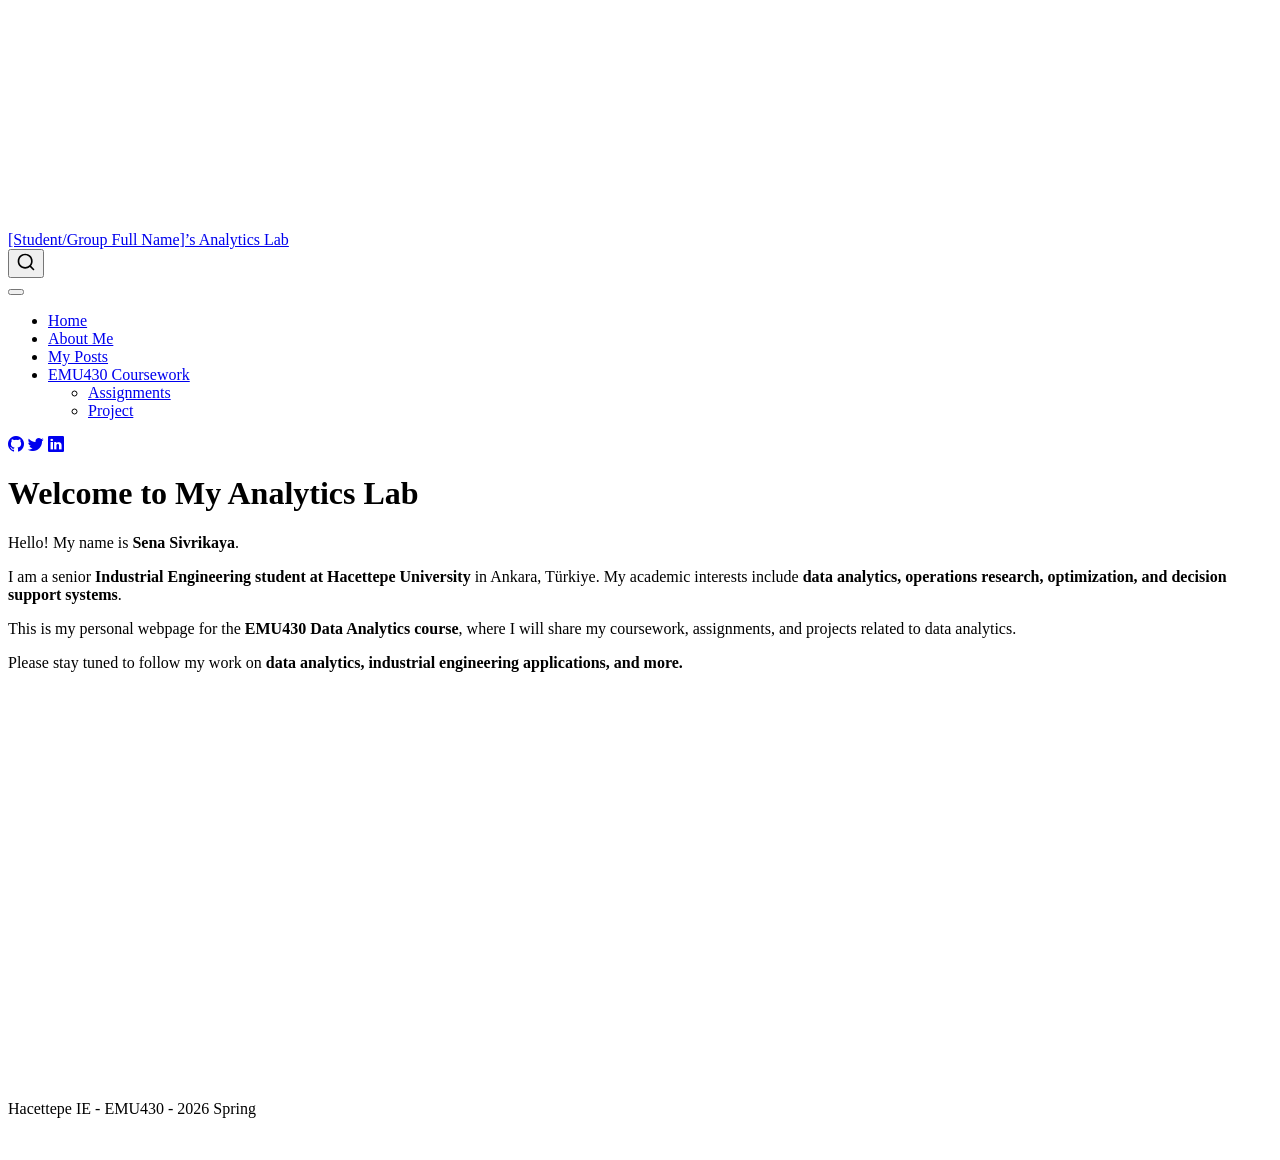
==== docs/index.html @ 8e295be2 "Complete assignment 1" ====
<!DOCTYPE html>
<html xmlns="http://www.w3.org/1999/xhtml" lang="en" xml:lang="en"><head>

<meta charset="utf-8">
<meta name="generator" content="quarto-1.9.30">

<meta name="viewport" content="width=device-width, initial-scale=1.0, user-scalable=yes">


<title>Welcome to My Analytics Lab – [Student/Group Full Name]’s Analytics Lab</title>
<style>
/* Default styles provided by pandoc.
** See https://pandoc.org/MANUAL.html#variables-for-html for config info.
*/
code{white-space: pre-wrap;}
span.smallcaps{font-variant: small-caps;}
div.columns{display: flex; gap: min(4vw, 1.5em);}
div.column{flex: auto; overflow-x: auto;}
div.hanging-indent{margin-left: 1.5em; text-indent: -1.5em;}
ul.task-list{list-style: none;}
ul.task-list li input[type="checkbox"] {
  width: 0.8em;
  margin: 0 0.8em 0.2em -1em; /* quarto-specific, see https://github.com/quarto-dev/quarto-cli/issues/4556 */ 
  vertical-align: middle;
}
</style>


<script src="site_libs/quarto-nav/quarto-nav.js"></script>
<script src="site_libs/quarto-nav/headroom.min.js"></script>
<script src="site_libs/clipboard/clipboard.min.js"></script>
<script src="site_libs/quarto-search/autocomplete.umd.js"></script>
<script src="site_libs/quarto-search/fuse.min.js"></script>
<script src="site_libs/quarto-search/quarto-search.js"></script>
<meta name="quarto:offset" content="./">
<script src="site_libs/quarto-html/quarto.js" type="module"></script>
<script src="site_libs/quarto-html/tabsets/tabsets.js" type="module"></script>
<script src="site_libs/quarto-html/popper.min.js"></script>
<script src="site_libs/quarto-html/tippy.umd.min.js"></script>
<script src="site_libs/quarto-html/anchor.min.js"></script>
<link href="site_libs/quarto-html/tippy.css" rel="stylesheet">
<link href="site_libs/quarto-html/quarto-syntax-highlighting-b6a8276bf55561bdbc268162d41bd1f7.css" rel="stylesheet" class="quarto-color-scheme" id="quarto-text-highlighting-styles">
<link href="site_libs/quarto-html/quarto-syntax-highlighting-dark-a8da12e74b29c2e7b17644f84b91567b.css" rel="stylesheet" class="quarto-color-scheme quarto-color-alternate" id="quarto-text-highlighting-styles">
<link href="site_libs/quarto-html/quarto-syntax-highlighting-b6a8276bf55561bdbc268162d41bd1f7.css" rel="stylesheet" class="quarto-color-scheme-extra" id="quarto-text-highlighting-styles">
<script src="site_libs/bootstrap/bootstrap.min.js"></script>
<link href="site_libs/bootstrap/bootstrap-icons.css" rel="stylesheet">
<link href="site_libs/bootstrap/bootstrap-395c188b881b0a90ebad1752b08cd63b.min.css" rel="stylesheet" append-hash="true" class="quarto-color-scheme" id="quarto-bootstrap" data-mode="light">
<link href="site_libs/bootstrap/bootstrap-dark-3bea599cb692cbf2e1308bd1668d69fb.min.css" rel="stylesheet" append-hash="true" class="quarto-color-scheme quarto-color-alternate" id="quarto-bootstrap" data-mode="dark">
<link href="site_libs/bootstrap/bootstrap-395c188b881b0a90ebad1752b08cd63b.min.css" rel="stylesheet" append-hash="true" class="quarto-color-scheme-extra" id="quarto-bootstrap" data-mode="light">
<script id="quarto-search-options" type="application/json">{
  "location": "navbar",
  "copy-button": false,
  "collapse-after": 3,
  "panel-placement": "end",
  "type": "overlay",
  "limit": 50,
  "keyboard-shortcut": [
    "f",
    "/",
    "s"
  ],
  "show-item-context": false,
  "language": {
    "search-no-results-text": "No results",
    "search-matching-documents-text": "matching documents",
    "search-copy-link-title": "Copy link to search",
    "search-hide-matches-text": "Hide additional matches",
    "search-more-match-text": "more match in this document",
    "search-more-matches-text": "more matches in this document",
    "search-clear-button-title": "Clear",
    "search-text-placeholder": "",
    "search-detached-cancel-button-title": "Cancel",
    "search-submit-button-title": "Submit",
    "search-label": "Search"
  }
}</script>


<link rel="stylesheet" href="styles.css">
</head>

<body class="docked nav-fixed quarto-light"><script id="quarto-html-before-body" type="application/javascript">
    const toggleBodyColorMode = (bsSheetEl) => {
      const mode = bsSheetEl.getAttribute("data-mode");
      const bodyEl = window.document.querySelector("body");
      if (mode === "dark") {
        bodyEl.classList.add("quarto-dark");
        bodyEl.classList.remove("quarto-light");
      } else {
        bodyEl.classList.add("quarto-light");
        bodyEl.classList.remove("quarto-dark");
      }
    }
    const toggleBodyColorPrimary = () => {
      const bsSheetEl = window.document.querySelector("link#quarto-bootstrap:not([rel=disabled-stylesheet])");
      if (bsSheetEl) {
        toggleBodyColorMode(bsSheetEl);
      }
    }
    const setColorSchemeToggle = (alternate) => {
      const toggles = window.document.querySelectorAll('.quarto-color-scheme-toggle');
      for (let i=0; i < toggles.length; i++) {
        const toggle = toggles[i];
        if (toggle) {
          if (alternate) {
            toggle.classList.add("alternate");
          } else {
            toggle.classList.remove("alternate");
          }
        }
      }
    };
    const toggleColorMode = (alternate) => {
      // Switch the stylesheets
      const primaryStylesheets = window.document.querySelectorAll('link.quarto-color-scheme:not(.quarto-color-alternate)');
      const alternateStylesheets = window.document.querySelectorAll('link.quarto-color-scheme.quarto-color-alternate');
      manageTransitions('#quarto-margin-sidebar .nav-link', false);
      if (alternate) {
        // note: dark is layered on light, we don't disable primary!
        enableStylesheet(alternateStylesheets);
        for (const sheetNode of alternateStylesheets) {
          if (sheetNode.id === "quarto-bootstrap") {
            toggleBodyColorMode(sheetNode);
          }
        }
      } else {
        disableStylesheet(alternateStylesheets);
        enableStylesheet(primaryStylesheets)
        toggleBodyColorPrimary();
      }
      manageTransitions('#quarto-margin-sidebar .nav-link', true);
      // Switch the toggles
      setColorSchemeToggle(alternate)
      // Hack to workaround the fact that safari doesn't
      // properly recolor the scrollbar when toggling (#1455)
      if (navigator.userAgent.indexOf('Safari') > 0 && navigator.userAgent.indexOf('Chrome') == -1) {
        manageTransitions("body", false);
        window.scrollTo(0, 1);
        setTimeout(() => {
          window.scrollTo(0, 0);
          manageTransitions("body", true);
        }, 40);
      }
    }
    const disableStylesheet = (stylesheets) => {
      for (let i=0; i < stylesheets.length; i++) {
        const stylesheet = stylesheets[i];
        stylesheet.rel = 'disabled-stylesheet';
      }
    }
    const enableStylesheet = (stylesheets) => {
      for (let i=0; i < stylesheets.length; i++) {
        const stylesheet = stylesheets[i];
        if(stylesheet.rel !== 'stylesheet') { // for Chrome, which will still FOUC without this check
          stylesheet.rel = 'stylesheet';
        }
      }
    }
    const manageTransitions = (selector, allowTransitions) => {
      const els = window.document.querySelectorAll(selector);
      for (let i=0; i < els.length; i++) {
        const el = els[i];
        if (allowTransitions) {
          el.classList.remove('notransition');
        } else {
          el.classList.add('notransition');
        }
      }
    }
    const isFileUrl = () => {
      return window.location.protocol === 'file:';
    }
    const hasAlternateSentinel = () => {
      let styleSentinel = getColorSchemeSentinel();
      if (styleSentinel !== null) {
        return styleSentinel === "alternate";
      } else {
        return false;
      }
    }
    const setStyleSentinel = (alternate) => {
      const value = alternate ? "alternate" : "default";
      if (!isFileUrl()) {
        window.localStorage.setItem("quarto-color-scheme", value);
      } else {
        localAlternateSentinel = value;
      }
    }
    const getColorSchemeSentinel = () => {
      if (!isFileUrl()) {
        const storageValue = window.localStorage.getItem("quarto-color-scheme");
        return storageValue != null ? storageValue : localAlternateSentinel;
      } else {
        return localAlternateSentinel;
      }
    }
    const toggleGiscusIfUsed = (isAlternate, darkModeDefault) => {
      const baseTheme = document.querySelector('#giscus-base-theme')?.value ?? 'light';
      const alternateTheme = document.querySelector('#giscus-alt-theme')?.value ?? 'dark';
      let newTheme = '';
      if(authorPrefersDark) {
        newTheme = isAlternate ? baseTheme : alternateTheme;
      } else {
        newTheme = isAlternate ? alternateTheme : baseTheme;
      }
      const changeGiscusTheme = () => {
        // From: https://github.com/giscus/giscus/issues/336
        const sendMessage = (message) => {
          const iframe = document.querySelector('iframe.giscus-frame');
          if (!iframe) return;
          iframe.contentWindow.postMessage({ giscus: message }, 'https://giscus.app');
        }
        sendMessage({
          setConfig: {
            theme: newTheme
          }
        });
      }
      const isGiscussLoaded = window.document.querySelector('iframe.giscus-frame') !== null;
      if (isGiscussLoaded) {
        changeGiscusTheme();
      }
    };
    const authorPrefersDark = false;
    const darkModeDefault = authorPrefersDark;
      document.querySelector('link#quarto-text-highlighting-styles.quarto-color-scheme-extra').rel = 'disabled-stylesheet';
      document.querySelector('link#quarto-bootstrap.quarto-color-scheme-extra').rel = 'disabled-stylesheet';
    let localAlternateSentinel = darkModeDefault ? 'alternate' : 'default';
    // Dark / light mode switch
    window.quartoToggleColorScheme = () => {
      // Read the current dark / light value
      let toAlternate = !hasAlternateSentinel();
      toggleColorMode(toAlternate);
      setStyleSentinel(toAlternate);
      toggleGiscusIfUsed(toAlternate, darkModeDefault);
      window.dispatchEvent(new Event('resize'));
    };
    // Switch to dark mode if need be
    if (hasAlternateSentinel()) {
      toggleColorMode(true);
    } else {
      toggleColorMode(false);
    }
  </script>

<div id="quarto-search-results"></div>
  <header id="quarto-header" class="headroom fixed-top">
    <nav class="navbar navbar-expand-lg " data-bs-theme="dark">
      <div class="navbar-container container-fluid">
      <div class="navbar-brand-container mx-auto">
    <a class="navbar-brand" href="./index.html">
    <span class="navbar-title">[Student/Group Full Name]’s Analytics Lab</span>
    </a>
  </div>
            <div id="quarto-search" class="" title="Search"></div>
          <button class="navbar-toggler" type="button" data-bs-toggle="collapse" data-bs-target="#navbarCollapse" aria-controls="navbarCollapse" role="menu" aria-expanded="false" aria-label="Toggle navigation" onclick="if (window.quartoToggleHeadroom) { window.quartoToggleHeadroom(); }">
  <span class="navbar-toggler-icon"></span>
</button>
          <div class="collapse navbar-collapse" id="navbarCollapse">
            <ul class="navbar-nav navbar-nav-scroll me-auto">
  <li class="nav-item">
    <a class="nav-link active" href="./index.html" aria-current="page"> 
<span class="menu-text">Home</span></a>
  </li>  
  <li class="nav-item">
    <a class="nav-link" href="./about.html"> 
<span class="menu-text">About Me</span></a>
  </li>  
  <li class="nav-item">
    <a class="nav-link" href="./posts.html"> 
<span class="menu-text">My Posts</span></a>
  </li>  
  <li class="nav-item dropdown ">
    <a class="nav-link dropdown-toggle" href="#" id="nav-menu-emu430-coursework" role="link" data-bs-toggle="dropdown" aria-expanded="false">
 <span class="menu-text">EMU430 Coursework</span>
    </a>
    <ul class="dropdown-menu" aria-labelledby="nav-menu-emu430-coursework">    
        <li>
    <a class="dropdown-item" href="./assignments.html">
 <span class="dropdown-text">Assignments</span></a>
  </li>  
        <li>
    <a class="dropdown-item" href="./project.html">
 <span class="dropdown-text">Project</span></a>
  </li>  
    </ul>
  </li>
</ul>
          </div> <!-- /navcollapse -->
            <div class="quarto-navbar-tools tools-wide">
    <a href="https://twitter.com" title="" class="quarto-navigation-tool px-1" aria-label=""><i class="bi bi-github"></i></a>
    <a href="https://twitter.com" title="" class="quarto-navigation-tool px-1" aria-label=""><i class="bi bi-twitter"></i></a>
    <a href="https://linkedin.com" title="" class="quarto-navigation-tool px-1" aria-label=""><i class="bi bi-linkedin"></i></a>
  <a href="" class="quarto-color-scheme-toggle quarto-navigation-tool  px-1" onclick="window.quartoToggleColorScheme(); return false;" title="Toggle dark mode"><i class="bi"></i></a>
</div>
      </div> <!-- /container-fluid -->
    </nav>
</header>
<!-- content -->
<div id="quarto-content" class="quarto-container page-columns page-rows-contents page-layout-article page-navbar">
<!-- sidebar -->
  <nav id="quarto-sidebar" class="sidebar collapse collapse-horizontal quarto-sidebar-collapse-item sidebar-navigation docked overflow-auto">
    
</nav>
<div id="quarto-sidebar-glass" class="quarto-sidebar-collapse-item" data-bs-toggle="collapse" data-bs-target=".quarto-sidebar-collapse-item"></div>
<!-- margin-sidebar -->
    <div id="quarto-margin-sidebar" class="sidebar margin-sidebar zindex-bottom">
    </div>
<!-- main -->
<main class="content" id="quarto-document-content">


<header id="title-block-header" class="quarto-title-block default">
<div class="quarto-title">
<h1 class="title">Welcome to My Analytics Lab</h1>
</div>



<div class="quarto-title-meta">

    
  
    
  </div>
  


</header>


<p>Hello! My name is <strong>Sena Sivrikaya</strong>.</p>
<p>I am a senior <strong>Industrial Engineering student at Hacettepe University</strong> in Ankara, Türkiye. My academic interests include <strong>data analytics, operations research, optimization, and decision support systems</strong>.</p>
<p>This is my personal webpage for the <strong>EMU430 Data Analytics course</strong>, where I will share my coursework, assignments, and projects related to data analytics.</p>
<p>Please stay tuned to follow my work on <strong>data analytics, industrial engineering applications, and more.</strong></p>



<a onclick="window.scrollTo(0, 0); return false;" role="button" id="quarto-back-to-top"><i class="bi bi-arrow-up"></i> Back to top</a></main> <!-- /main -->
<script id="quarto-html-after-body" type="application/javascript">
  window.document.addEventListener("DOMContentLoaded", function (event) {
    // Ensure there is a toggle, if there isn't float one in the top right
    if (window.document.querySelector('.quarto-color-scheme-toggle') === null) {
      const a = window.document.createElement('a');
      a.classList.add('top-right');
      a.classList.add('quarto-color-scheme-toggle');
      a.href = "";
      a.onclick = function() { try { window.quartoToggleColorScheme(); } catch {} return false; };
      const i = window.document.createElement("i");
      i.classList.add('bi');
      a.appendChild(i);
      window.document.body.appendChild(a);
    }
    setColorSchemeToggle(hasAlternateSentinel())
    const icon = "";
    const anchorJS = new window.AnchorJS();
    anchorJS.options = {
      placement: 'right',
      icon: icon
    };
    anchorJS.add('.anchored');
    const isCodeAnnotation = (el) => {
      for (const clz of el.classList) {
        if (clz.startsWith('code-annotation-')) {                     
          return true;
        }
      }
      return false;
    }
    const onCopySuccess = function(e) {
      // button target
      const button = e.trigger;
      // don't keep focus
      button.blur();
      // flash "checked"
      button.classList.add('code-copy-button-checked');
      var currentTitle = button.getAttribute("title");
      button.setAttribute("title", "Copied!");
      let tooltip;
      if (window.bootstrap) {
        button.setAttribute("data-bs-toggle", "tooltip");
        button.setAttribute("data-bs-placement", "left");
        button.setAttribute("data-bs-title", "Copied!");
        tooltip = new bootstrap.Tooltip(button, 
          { trigger: "manual", 
            customClass: "code-copy-button-tooltip",
            offset: [0, -8]});
        tooltip.show();    
      }
      setTimeout(function() {
        if (tooltip) {
          tooltip.hide();
          button.removeAttribute("data-bs-title");
          button.removeAttribute("data-bs-toggle");
          button.removeAttribute("data-bs-placement");
        }
        button.setAttribute("title", currentTitle);
        button.classList.remove('code-copy-button-checked');
      }, 1000);
      // clear code selection
      e.clearSelection();
    }
    const getTextToCopy = function(trigger) {
      const outerScaffold = trigger.parentElement.cloneNode(true);
      const codeEl = outerScaffold.querySelector('code');
      for (const childEl of codeEl.children) {
        if (isCodeAnnotation(childEl)) {
          childEl.remove();
        }
      }
      return codeEl.innerText;
    }
    const clipboard = new window.ClipboardJS('.code-copy-button:not([data-in-quarto-modal])', {
      text: getTextToCopy
    });
    clipboard.on('success', onCopySuccess);
    if (window.document.getElementById('quarto-embedded-source-code-modal')) {
      const clipboardModal = new window.ClipboardJS('.code-copy-button[data-in-quarto-modal]', {
        text: getTextToCopy,
        container: window.document.getElementById('quarto-embedded-source-code-modal')
      });
      clipboardModal.on('success', onCopySuccess);
    }
      var localhostRegex = new RegExp(/^(?:http|https):\/\/localhost\:?[0-9]*\//);
      var mailtoRegex = new RegExp(/^mailto:/);
        var filterRegex = new RegExp('/' + window.location.host + '/');
      var isInternal = (href) => {
          return filterRegex.test(href) || localhostRegex.test(href) || mailtoRegex.test(href);
      }
      // Inspect non-navigation links and adorn them if external
     var links = window.document.querySelectorAll('a[href]:not(.nav-link):not(.navbar-brand):not(.toc-action):not(.sidebar-link):not(.sidebar-item-toggle):not(.pagination-link):not(.no-external):not([aria-hidden]):not(.dropdown-item):not(.quarto-navigation-tool):not(.about-link)');
      for (var i=0; i<links.length; i++) {
        const link = links[i];
        if (!isInternal(link.href)) {
          // undo the damage that might have been done by quarto-nav.js in the case of
          // links that we want to consider external
          if (link.dataset.originalHref !== undefined) {
            link.href = link.dataset.originalHref;
          }
        }
      }
    function tippyHover(el, contentFn, onTriggerFn, onUntriggerFn) {
      const config = {
        allowHTML: true,
        maxWidth: 500,
        delay: 100,
        arrow: false,
        appendTo: function(el) {
            return el.parentElement;
        },
        interactive: true,
        interactiveBorder: 10,
        theme: 'quarto',
        placement: 'bottom-start',
      };
      if (contentFn) {
        config.content = contentFn;
      }
      if (onTriggerFn) {
        config.onTrigger = onTriggerFn;
      }
      if (onUntriggerFn) {
        config.onUntrigger = onUntriggerFn;
      }
      window.tippy(el, config); 
    }
    const noterefs = window.document.querySelectorAll('a[role="doc-noteref"]');
    for (var i=0; i<noterefs.length; i++) {
      const ref = noterefs[i];
      tippyHover(ref, function() {
        // use id or data attribute instead here
        let href = ref.getAttribute('data-footnote-href') || ref.getAttribute('href');
        try { href = new URL(href).hash; } catch {}
        const id = href.replace(/^#\/?/, "");
        const note = window.document.getElementById(id);
        if (note) {
          return note.innerHTML;
        } else {
          return "";
        }
      });
    }
    const xrefs = window.document.querySelectorAll('a.quarto-xref');
    const processXRef = (id, note) => {
      // Strip column container classes
      const stripColumnClz = (el) => {
        el.classList.remove("page-full", "page-columns");
        if (el.children) {
          for (const child of el.children) {
            stripColumnClz(child);
          }
        }
      }
      stripColumnClz(note)
      if (id === null || id.startsWith('sec-')) {
        // Special case sections, only their first couple elements
        const container = document.createElement("div");
        if (note.children && note.children.length > 2) {
          container.appendChild(note.children[0].cloneNode(true));
          for (let i = 1; i < note.children.length; i++) {
            const child = note.children[i];
            if (child.tagName === "P" && child.innerText === "") {
              continue;
            } else {
              container.appendChild(child.cloneNode(true));
              break;
            }
          }
          if (window.Quarto?.typesetMath) {
            window.Quarto.typesetMath(container);
          }
          return container.innerHTML
        } else {
          if (window.Quarto?.typesetMath) {
            window.Quarto.typesetMath(note);
          }
          return note.innerHTML;
        }
      } else {
        // Remove any anchor links if they are present
        const anchorLink = note.querySelector('a.anchorjs-link');
        if (anchorLink) {
          anchorLink.remove();
        }
        if (window.Quarto?.typesetMath) {
          window.Quarto.typesetMath(note);
        }
        if (note.classList.contains("callout")) {
          return note.outerHTML;
        } else {
          return note.innerHTML;
        }
      }
    }
    for (var i=0; i<xrefs.length; i++) {
      const xref = xrefs[i];
      tippyHover(xref, undefined, function(instance) {
        instance.disable();
        let url = xref.getAttribute('href');
        let hash = undefined; 
        if (url.startsWith('#')) {
          hash = url;
        } else {
          try { hash = new URL(url).hash; } catch {}
        }
        if (hash) {
          const id = hash.replace(/^#\/?/, "");
          const note = window.document.getElementById(id);
          if (note !== null) {
            try {
              const html = processXRef(id, note.cloneNode(true));
              instance.setContent(html);
            } finally {
              instance.enable();
              instance.show();
            }
          } else {
            // See if we can fetch this
            fetch(url.split('#')[0])
            .then(res => res.text())
            .then(html => {
              const parser = new DOMParser();
              const htmlDoc = parser.parseFromString(html, "text/html");
              const note = htmlDoc.getElementById(id);
              if (note !== null) {
                const html = processXRef(id, note);
                instance.setContent(html);
              } 
            }).finally(() => {
              instance.enable();
              instance.show();
            });
          }
        } else {
          // See if we can fetch a full url (with no hash to target)
          // This is a special case and we should probably do some content thinning / targeting
          fetch(url)
          .then(res => res.text())
          .then(html => {
            const parser = new DOMParser();
            const htmlDoc = parser.parseFromString(html, "text/html");
            const note = htmlDoc.querySelector('main.content');
            if (note !== null) {
              // This should only happen for chapter cross references
              // (since there is no id in the URL)
              // remove the first header
              if (note.children.length > 0 && note.children[0].tagName === "HEADER") {
                note.children[0].remove();
              }
              const html = processXRef(null, note);
              instance.setContent(html);
            } 
          }).finally(() => {
            instance.enable();
            instance.show();
          });
        }
      }, function(instance) {
      });
    }
        let selectedAnnoteEl;
        const selectorForAnnotation = ( cell, annotation) => {
          let cellAttr = 'data-code-cell="' + cell + '"';
          let lineAttr = 'data-code-annotation="' +  annotation + '"';
          const selector = 'span[' + cellAttr + '][' + lineAttr + ']';
          return selector;
        }
        const selectCodeLines = (annoteEl) => {
          const doc = window.document;
          const targetCell = annoteEl.getAttribute("data-target-cell");
          const targetAnnotation = annoteEl.getAttribute("data-target-annotation");
          const annoteSpan = window.document.querySelector(selectorForAnnotation(targetCell, targetAnnotation));
          const lines = annoteSpan.getAttribute("data-code-lines").split(",");
          const lineIds = lines.map((line) => {
            return targetCell + "-" + line;
          })
          let top = null;
          let height = null;
          let parent = null;
          if (lineIds.length > 0) {
              //compute the position of the single el (top and bottom and make a div)
              const el = window.document.getElementById(lineIds[0]);
              top = el.offsetTop;
              height = el.offsetHeight;
              parent = el.parentElement.parentElement;
            if (lineIds.length > 1) {
              const lastEl = window.document.getElementById(lineIds[lineIds.length - 1]);
              const bottom = lastEl.offsetTop + lastEl.offsetHeight;
              height = bottom - top;
            }
            if (top !== null && height !== null && parent !== null) {
              // cook up a div (if necessary) and position it 
              let div = window.document.getElementById("code-annotation-line-highlight");
              if (div === null) {
                div = window.document.createElement("div");
                div.setAttribute("id", "code-annotation-line-highlight");
                div.style.position = 'absolute';
                parent.appendChild(div);
              }
              div.style.top = top - 2 + "px";
              div.style.height = height + 4 + "px";
              div.style.left = 0;
              let gutterDiv = window.document.getElementById("code-annotation-line-highlight-gutter");
              if (gutterDiv === null) {
                gutterDiv = window.document.createElement("div");
                gutterDiv.setAttribute("id", "code-annotation-line-highlight-gutter");
                gutterDiv.style.position = 'absolute';
                const codeCell = window.document.getElementById(targetCell);
                const gutter = codeCell.querySelector('.code-annotation-gutter');
                gutter.appendChild(gutterDiv);
              }
              gutterDiv.style.top = top - 2 + "px";
              gutterDiv.style.height = height + 4 + "px";
            }
            selectedAnnoteEl = annoteEl;
          }
        };
        const unselectCodeLines = () => {
          const elementsIds = ["code-annotation-line-highlight", "code-annotation-line-highlight-gutter"];
          elementsIds.forEach((elId) => {
            const div = window.document.getElementById(elId);
            if (div) {
              div.remove();
            }
          });
          selectedAnnoteEl = undefined;
        };
          // Handle positioning of the toggle
      window.addEventListener(
        "resize",
        throttle(() => {
          elRect = undefined;
          if (selectedAnnoteEl) {
            selectCodeLines(selectedAnnoteEl);
          }
        }, 10)
      );
      function throttle(fn, ms) {
      let throttle = false;
      let timer;
        return (...args) => {
          if(!throttle) { // first call gets through
              fn.apply(this, args);
              throttle = true;
          } else { // all the others get throttled
              if(timer) clearTimeout(timer); // cancel #2
              timer = setTimeout(() => {
                fn.apply(this, args);
                timer = throttle = false;
              }, ms);
          }
        };
      }
        // Attach click handler to the DT
        const annoteDls = window.document.querySelectorAll('dt[data-target-cell]');
        for (const annoteDlNode of annoteDls) {
          annoteDlNode.addEventListener('click', (event) => {
            const clickedEl = event.target;
            if (clickedEl !== selectedAnnoteEl) {
              unselectCodeLines();
              const activeEl = window.document.querySelector('dt[data-target-cell].code-annotation-active');
              if (activeEl) {
                activeEl.classList.remove('code-annotation-active');
              }
              selectCodeLines(clickedEl);
              clickedEl.classList.add('code-annotation-active');
            } else {
              // Unselect the line
              unselectCodeLines();
              clickedEl.classList.remove('code-annotation-active');
            }
          });
        }
    const findCites = (el) => {
      const parentEl = el.parentElement;
      if (parentEl) {
        const cites = parentEl.dataset.cites;
        if (cites) {
          return {
            el,
            cites: cites.split(' ')
          };
        } else {
          return findCites(el.parentElement)
        }
      } else {
        return undefined;
      }
    };
    var bibliorefs = window.document.querySelectorAll('a[role="doc-biblioref"]');
    for (var i=0; i<bibliorefs.length; i++) {
      const ref = bibliorefs[i];
      const citeInfo = findCites(ref);
      if (citeInfo) {
        tippyHover(citeInfo.el, function() {
          var popup = window.document.createElement('div');
          citeInfo.cites.forEach(function(cite) {
            var citeDiv = window.document.createElement('div');
            citeDiv.classList.add('hanging-indent');
            citeDiv.classList.add('csl-entry');
            var biblioDiv = window.document.getElementById('ref-' + cite);
            if (biblioDiv) {
              citeDiv.innerHTML = biblioDiv.innerHTML;
            }
            popup.appendChild(citeDiv);
          });
          return popup.innerHTML;
        });
      }
    }
  });
  </script>
</div> <!-- /content -->
<footer class="footer">
  <div class="nav-footer">
    <div class="nav-footer-left">
      &nbsp;
    </div>   
    <div class="nav-footer-center">
<p>Hacettepe IE - EMU430 - 2026 Spring</p>
</div>
    <div class="nav-footer-right">
      &nbsp;
    </div>
  </div>
</footer>




</body></html>
---- docs/site_libs/quarto-html/quarto-syntax-highlighting-b6a8276bf55561bdbc268162d41bd1f7.css ----
/* quarto syntax highlight colors */
:root {
  --quarto-hl-ot-color: #003B4F;
  --quarto-hl-at-color: #657422;
  --quarto-hl-ss-color: #20794D;
  --quarto-hl-an-color: #5E5E5E;
  --quarto-hl-fu-color: #4758AB;
  --quarto-hl-st-color: #20794D;
  --quarto-hl-cf-color: #003B4F;
  --quarto-hl-op-color: #5E5E5E;
  --quarto-hl-er-color: #AD0000;
  --quarto-hl-bn-color: #AD0000;
  --quarto-hl-al-color: #AD0000;
  --quarto-hl-va-color: #111111;
  --quarto-hl-bu-color: inherit;
  --quarto-hl-ex-color: inherit;
  --quarto-hl-pp-color: #AD0000;
  --quarto-hl-in-color: #5E5E5E;
  --quarto-hl-vs-color: #20794D;
  --quarto-hl-wa-color: #5E5E5E;
  --quarto-hl-do-color: #5E5E5E;
  --quarto-hl-im-color: #00769E;
  --quarto-hl-ch-color: #20794D;
  --quarto-hl-dt-color: #AD0000;
  --quarto-hl-fl-color: #AD0000;
  --quarto-hl-co-color: #5E5E5E;
  --quarto-hl-cv-color: #5E5E5E;
  --quarto-hl-cn-color: #8f5902;
  --quarto-hl-sc-color: #5E5E5E;
  --quarto-hl-dv-color: #AD0000;
  --quarto-hl-kw-color: #003B4F;
}

/* other quarto variables */
:root {
  --quarto-font-monospace: SFMono-Regular, Menlo, Monaco, Consolas, "Liberation Mono", "Courier New", monospace;
}

/* syntax highlight based on Pandoc's rules */
pre > code.sourceCode > span {
  color: #003B4F;
}

code.sourceCode > span {
  color: #003B4F;
}

div.sourceCode,
div.sourceCode pre.sourceCode {
  color: #003B4F;
}

/* Normal */
code span {
  color: #003B4F;
}

/* Alert */
code span.al {
  color: #AD0000;
  font-style: inherit;
}

/* Annotation */
code span.an {
  color: #5E5E5E;
  font-style: inherit;
}

/* Attribute */
code span.at {
  color: #657422;
  font-style: inherit;
}

/* BaseN */
code span.bn {
  color: #AD0000;
  font-style: inherit;
}

/* BuiltIn */
code span.bu {
  font-style: inherit;
}

/* ControlFlow */
code span.cf {
  color: #003B4F;
  font-weight: bold;
  font-style: inherit;
}

/* Char */
code span.ch {
  color: #20794D;
  font-style: inherit;
}

/* Constant */
code span.cn {
  color: #8f5902;
  font-style: inherit;
}

/* Comment */
code span.co {
  color: #5E5E5E;
  font-style: inherit;
}

/* CommentVar */
code span.cv {
  color: #5E5E5E;
  font-style: italic;
}

/* Documentation */
code span.do {
  color: #5E5E5E;
  font-style: italic;
}

/* DataType */
code span.dt {
  color: #AD0000;
  font-style: inherit;
}

/* DecVal */
code span.dv {
  color: #AD0000;
  font-style: inherit;
}

/* Error */
code span.er {
  color: #AD0000;
  font-style: inherit;
}

/* Extension */
code span.ex {
  font-style: inherit;
}

/* Float */
code span.fl {
  color: #AD0000;
  font-style: inherit;
}

/* Function */
code span.fu {
  color: #4758AB;
  font-style: inherit;
}

/* Import */
code span.im {
  color: #00769E;
  font-style: inherit;
}

/* Information */
code span.in {
  color: #5E5E5E;
  font-style: inherit;
}

/* Keyword */
code span.kw {
  color: #003B4F;
  font-weight: bold;
  font-style: inherit;
}

/* Operator */
code span.op {
  color: #5E5E5E;
  font-style: inherit;
}

/* Other */
code span.ot {
  color: #003B4F;
  font-style: inherit;
}

/* Preprocessor */
code span.pp {
  color: #AD0000;
  font-style: inherit;
}

/* SpecialChar */
code span.sc {
  color: #5E5E5E;
  font-style: inherit;
}

/* SpecialString */
code span.ss {
  color: #20794D;
  font-style: inherit;
}

/* String */
code span.st {
  color: #20794D;
  font-style: inherit;
}

/* Variable */
code span.va {
  color: #111111;
  font-style: inherit;
}

/* VerbatimString */
code span.vs {
  color: #20794D;
  font-style: inherit;
}

/* Warning */
code span.wa {
  color: #5E5E5E;
  font-style: italic;
}

.prevent-inlining {
  content: "</";
}

/*# sourceMappingURL=5eae6a9ed249137e627790aed33a8396.css.map */
---- docs/site_libs/quarto-html/quarto-syntax-highlighting-dark-a8da12e74b29c2e7b17644f84b91567b.css ----
/* quarto syntax highlight colors */
:root {
  --quarto-hl-al-color: #f07178;
  --quarto-hl-an-color: #d4d0ab;
  --quarto-hl-at-color: #00e0e0;
  --quarto-hl-bn-color: #d4d0ab;
  --quarto-hl-bu-color: #abe338;
  --quarto-hl-ch-color: #abe338;
  --quarto-hl-co-color: #f8f8f2;
  --quarto-hl-cv-color: #ffd700;
  --quarto-hl-cn-color: #ffd700;
  --quarto-hl-cf-color: #ffa07a;
  --quarto-hl-dt-color: #ffa07a;
  --quarto-hl-dv-color: #d4d0ab;
  --quarto-hl-do-color: #f8f8f2;
  --quarto-hl-er-color: #f07178;
  --quarto-hl-ex-color: #00e0e0;
  --quarto-hl-fl-color: #d4d0ab;
  --quarto-hl-fu-color: #ffa07a;
  --quarto-hl-im-color: #abe338;
  --quarto-hl-in-color: #d4d0ab;
  --quarto-hl-kw-color: #ffa07a;
  --quarto-hl-op-color: #ffa07a;
  --quarto-hl-ot-color: #00e0e0;
  --quarto-hl-pp-color: #dcc6e0;
  --quarto-hl-re-color: #00e0e0;
  --quarto-hl-sc-color: #abe338;
  --quarto-hl-ss-color: #abe338;
  --quarto-hl-st-color: #abe338;
  --quarto-hl-va-color: #00e0e0;
  --quarto-hl-vs-color: #abe338;
  --quarto-hl-wa-color: #dcc6e0;
}

/* other quarto variables */
:root {
  --quarto-font-monospace: SFMono-Regular, Menlo, Monaco, Consolas, "Liberation Mono", "Courier New", monospace;
}

/* syntax highlight based on Pandoc's rules */
pre > code.sourceCode > span {
  color: #f8f8f2;
}

code.sourceCode > span {
  color: #f8f8f2;
}

div.sourceCode,
div.sourceCode pre.sourceCode {
  color: #f8f8f2;
}

/* Normal */
code span {
  color: #f8f8f2;
}

/* Alert */
code span.al {
  color: #f07178;
}

/* Annotation */
code span.an {
  color: #d4d0ab;
}

/* Attribute */
code span.at {
  color: #00e0e0;
}

/* BaseN */
code span.bn {
  color: #d4d0ab;
}

/* BuiltIn */
code span.bu {
  color: #abe338;
}

/* ControlFlow */
code span.cf {
  font-weight: bold;
  color: #ffa07a;
}

/* Char */
code span.ch {
  color: #abe338;
}

/* Constant */
code span.cn {
  color: #ffd700;
}

/* Comment */
code span.co {
  font-style: italic;
  color: #f8f8f2;
}

/* CommentVar */
code span.cv {
  color: #ffd700;
}

/* Documentation */
code span.do {
  color: #f8f8f2;
}

/* DataType */
code span.dt {
  color: #ffa07a;
}

/* DecVal */
code span.dv {
  color: #d4d0ab;
}

/* Error */
code span.er {
  color: #f07178;
  text-decoration: underline;
}

/* Extension */
code span.ex {
  font-weight: bold;
  color: #00e0e0;
}

/* Float */
code span.fl {
  color: #d4d0ab;
}

/* Function */
code span.fu {
  color: #ffa07a;
}

/* Import */
code span.im {
  color: #abe338;
}

/* Information */
code span.in {
  color: #d4d0ab;
}

/* Keyword */
code span.kw {
  font-weight: bold;
  color: #ffa07a;
}

/* Operator */
code span.op {
  color: #ffa07a;
}

/* Other */
code span.ot {
  color: #00e0e0;
}

/* Preprocessor */
code span.pp {
  color: #dcc6e0;
}

/* RegionMarker */
code span.re {
  background-color: #f8f8f2;
  color: #00e0e0;
}

/* SpecialChar */
code span.sc {
  color: #abe338;
}

/* SpecialString */
code span.ss {
  color: #abe338;
}

/* String */
code span.st {
  color: #abe338;
}

/* Variable */
code span.va {
  color: #00e0e0;
}

/* VerbatimString */
code span.vs {
  color: #abe338;
}

/* Warning */
code span.wa {
  color: #dcc6e0;
}

.prevent-inlining {
  content: "</";
}

/*# sourceMappingURL=f841a2e569336199598ea48cb295f6f3.css.map */
---- docs/site_libs/quarto-html/quarto-syntax-highlighting-b6a8276bf55561bdbc268162d41bd1f7.css ----
/* quarto syntax highlight colors */
:root {
  --quarto-hl-ot-color: #003B4F;
  --quarto-hl-at-color: #657422;
  --quarto-hl-ss-color: #20794D;
  --quarto-hl-an-color: #5E5E5E;
  --quarto-hl-fu-color: #4758AB;
  --quarto-hl-st-color: #20794D;
  --quarto-hl-cf-color: #003B4F;
  --quarto-hl-op-color: #5E5E5E;
  --quarto-hl-er-color: #AD0000;
  --quarto-hl-bn-color: #AD0000;
  --quarto-hl-al-color: #AD0000;
  --quarto-hl-va-color: #111111;
  --quarto-hl-bu-color: inherit;
  --quarto-hl-ex-color: inherit;
  --quarto-hl-pp-color: #AD0000;
  --quarto-hl-in-color: #5E5E5E;
  --quarto-hl-vs-color: #20794D;
  --quarto-hl-wa-color: #5E5E5E;
  --quarto-hl-do-color: #5E5E5E;
  --quarto-hl-im-color: #00769E;
  --quarto-hl-ch-color: #20794D;
  --quarto-hl-dt-color: #AD0000;
  --quarto-hl-fl-color: #AD0000;
  --quarto-hl-co-color: #5E5E5E;
  --quarto-hl-cv-color: #5E5E5E;
  --quarto-hl-cn-color: #8f5902;
  --quarto-hl-sc-color: #5E5E5E;
  --quarto-hl-dv-color: #AD0000;
  --quarto-hl-kw-color: #003B4F;
}

/* other quarto variables */
:root {
  --quarto-font-monospace: SFMono-Regular, Menlo, Monaco, Consolas, "Liberation Mono", "Courier New", monospace;
}

/* syntax highlight based on Pandoc's rules */
pre > code.sourceCode > span {
  color: #003B4F;
}

code.sourceCode > span {
  color: #003B4F;
}

div.sourceCode,
div.sourceCode pre.sourceCode {
  color: #003B4F;
}

/* Normal */
code span {
  color: #003B4F;
}

/* Alert */
code span.al {
  color: #AD0000;
  font-style: inherit;
}

/* Annotation */
code span.an {
  color: #5E5E5E;
  font-style: inherit;
}

/* Attribute */
code span.at {
  color: #657422;
  font-style: inherit;
}

/* BaseN */
code span.bn {
  color: #AD0000;
  font-style: inherit;
}

/* BuiltIn */
code span.bu {
  font-style: inherit;
}

/* ControlFlow */
code span.cf {
  color: #003B4F;
  font-weight: bold;
  font-style: inherit;
}

/* Char */
code span.ch {
  color: #20794D;
  font-style: inherit;
}

/* Constant */
code span.cn {
  color: #8f5902;
  font-style: inherit;
}

/* Comment */
code span.co {
  color: #5E5E5E;
  font-style: inherit;
}

/* CommentVar */
code span.cv {
  color: #5E5E5E;
  font-style: italic;
}

/* Documentation */
code span.do {
  color: #5E5E5E;
  font-style: italic;
}

/* DataType */
code span.dt {
  color: #AD0000;
  font-style: inherit;
}

/* DecVal */
code span.dv {
  color: #AD0000;
  font-style: inherit;
}

/* Error */
code span.er {
  color: #AD0000;
  font-style: inherit;
}

/* Extension */
code span.ex {
  font-style: inherit;
}

/* Float */
code span.fl {
  color: #AD0000;
  font-style: inherit;
}

/* Function */
code span.fu {
  color: #4758AB;
  font-style: inherit;
}

/* Import */
code span.im {
  color: #00769E;
  font-style: inherit;
}

/* Information */
code span.in {
  color: #5E5E5E;
  font-style: inherit;
}

/* Keyword */
code span.kw {
  color: #003B4F;
  font-weight: bold;
  font-style: inherit;
}

/* Operator */
code span.op {
  color: #5E5E5E;
  font-style: inherit;
}

/* Other */
code span.ot {
  color: #003B4F;
  font-style: inherit;
}

/* Preprocessor */
code span.pp {
  color: #AD0000;
  font-style: inherit;
}

/* SpecialChar */
code span.sc {
  color: #5E5E5E;
  font-style: inherit;
}

/* SpecialString */
code span.ss {
  color: #20794D;
  font-style: inherit;
}

/* String */
code span.st {
  color: #20794D;
  font-style: inherit;
}

/* Variable */
code span.va {
  color: #111111;
  font-style: inherit;
}

/* VerbatimString */
code span.vs {
  color: #20794D;
  font-style: inherit;
}

/* Warning */
code span.wa {
  color: #5E5E5E;
  font-style: italic;
}

.prevent-inlining {
  content: "</";
}

/*# sourceMappingURL=5eae6a9ed249137e627790aed33a8396.css.map */
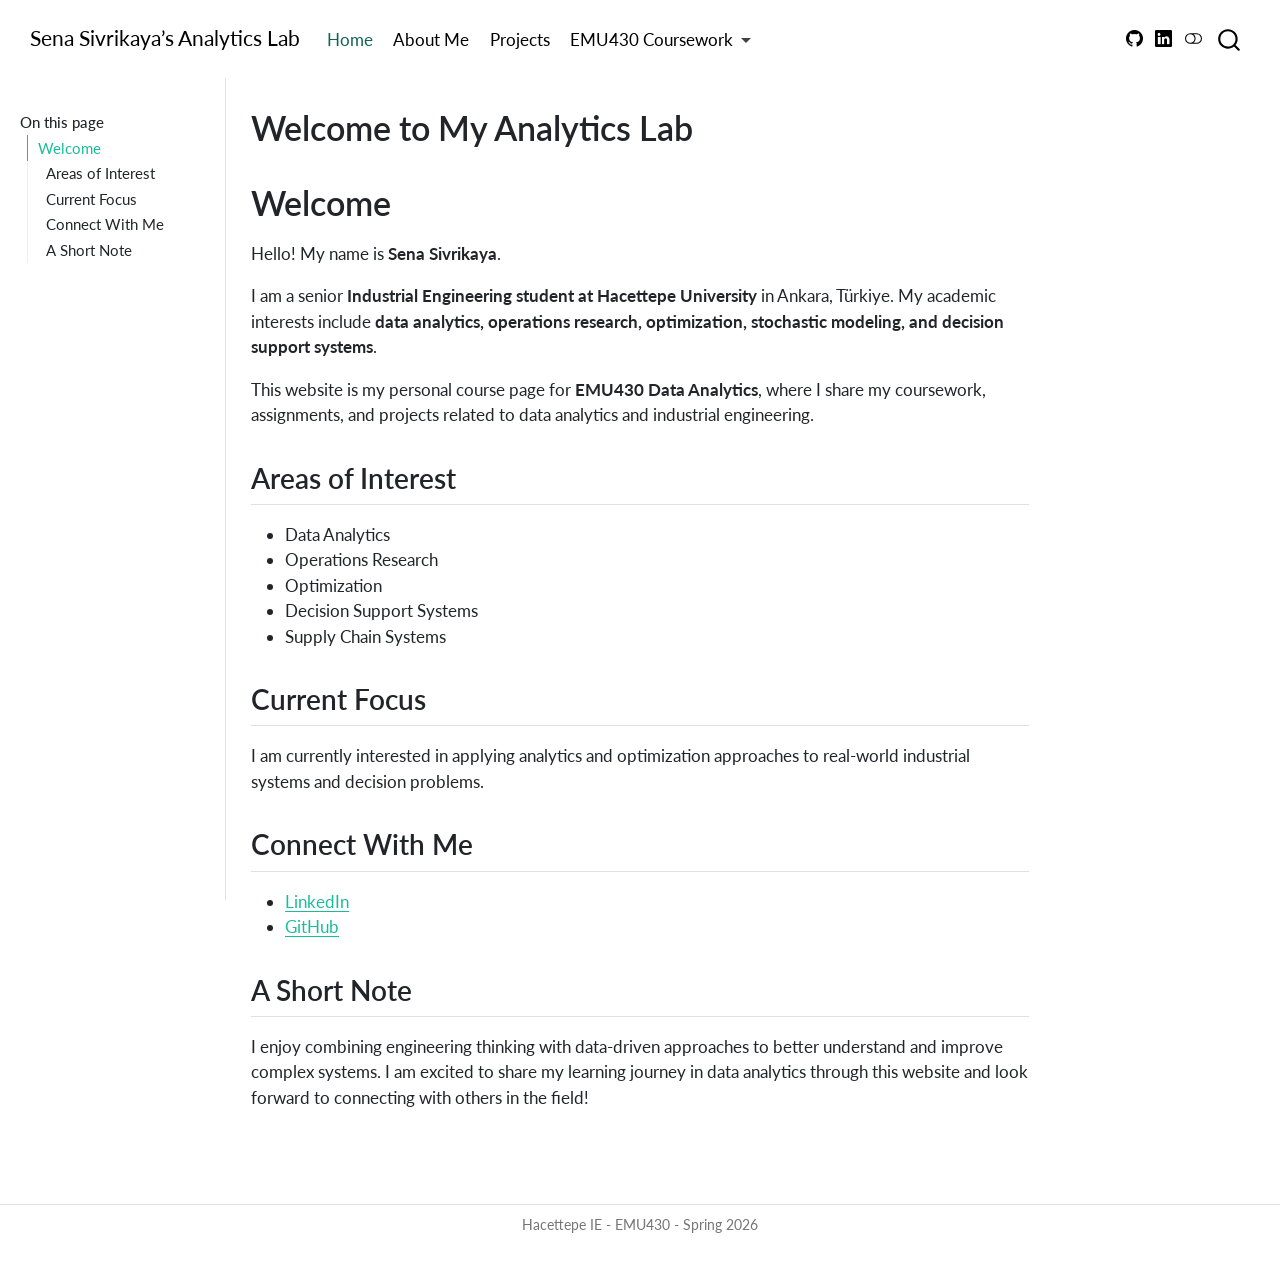
==== commit dc9fdef4: "Improve website design" ====
--- a/docs/index.html
+++ b/docs/index.html
@@ -7,7 +7,7 @@
 <meta name="viewport" content="width=device-width, initial-scale=1.0, user-scalable=yes">
 
 
-<title>Welcome to My Analytics Lab – [Student/Group Full Name]’s Analytics Lab</title>
+<title>Welcome to My Analytics Lab – Sena Sivrikaya’s Analytics Lab</title>
 <style>
 /* Default styles provided by pandoc.
 ** See https://pandoc.org/MANUAL.html#variables-for-html for config info.
@@ -44,9 +44,9 @@
 <link href="site_libs/quarto-html/quarto-syntax-highlighting-b6a8276bf55561bdbc268162d41bd1f7.css" rel="stylesheet" class="quarto-color-scheme-extra" id="quarto-text-highlighting-styles">
 <script src="site_libs/bootstrap/bootstrap.min.js"></script>
 <link href="site_libs/bootstrap/bootstrap-icons.css" rel="stylesheet">
-<link href="site_libs/bootstrap/bootstrap-395c188b881b0a90ebad1752b08cd63b.min.css" rel="stylesheet" append-hash="true" class="quarto-color-scheme" id="quarto-bootstrap" data-mode="light">
-<link href="site_libs/bootstrap/bootstrap-dark-3bea599cb692cbf2e1308bd1668d69fb.min.css" rel="stylesheet" append-hash="true" class="quarto-color-scheme quarto-color-alternate" id="quarto-bootstrap" data-mode="dark">
-<link href="site_libs/bootstrap/bootstrap-395c188b881b0a90ebad1752b08cd63b.min.css" rel="stylesheet" append-hash="true" class="quarto-color-scheme-extra" id="quarto-bootstrap" data-mode="light">
+<link href="site_libs/bootstrap/bootstrap-1ecabda545c6f67ff75c8a1259748e33.min.css" rel="stylesheet" append-hash="true" class="quarto-color-scheme" id="quarto-bootstrap" data-mode="light">
+<link href="site_libs/bootstrap/bootstrap-dark-34d3050a439e900acf87f4b1741c4525.min.css" rel="stylesheet" append-hash="true" class="quarto-color-scheme quarto-color-alternate" id="quarto-bootstrap" data-mode="dark">
+<link href="site_libs/bootstrap/bootstrap-1ecabda545c6f67ff75c8a1259748e33.min.css" rel="stylesheet" append-hash="true" class="quarto-color-scheme-extra" id="quarto-bootstrap" data-mode="light">
 <script id="quarto-search-options" type="application/json">{
   "location": "navbar",
   "copy-button": false,
@@ -249,7 +249,7 @@
       <div class="navbar-container container-fluid">
       <div class="navbar-brand-container mx-auto">
     <a class="navbar-brand" href="./index.html">
-    <span class="navbar-title">[Student/Group Full Name]’s Analytics Lab</span>
+    <span class="navbar-title">Sena Sivrikaya’s Analytics Lab</span>
     </a>
   </div>
             <div id="quarto-search" class="" title="Search"></div>
@@ -267,8 +267,8 @@
 <span class="menu-text">About Me</span></a>
   </li>  
   <li class="nav-item">
-    <a class="nav-link" href="./posts.html"> 
-<span class="menu-text">My Posts</span></a>
+    <a class="nav-link" href="./project.html"> 
+<span class="menu-text">Projects</span></a>
   </li>  
   <li class="nav-item dropdown ">
     <a class="nav-link dropdown-toggle" href="#" id="nav-menu-emu430-coursework" role="link" data-bs-toggle="dropdown" aria-expanded="false">
@@ -280,17 +280,20 @@
  <span class="dropdown-text">Assignments</span></a>
   </li>  
         <li>
-    <a class="dropdown-item" href="./project.html">
- <span class="dropdown-text">Project</span></a>
+    <a class="dropdown-item" href="./assignments/assignment-1.html">
+ <span class="dropdown-text">Assignment 1</span></a>
+  </li>  
+        <li>
+    <a class="dropdown-item" href="./assignments/assignment-2.html">
+ <span class="dropdown-text">Assignment 2</span></a>
   </li>  
     </ul>
   </li>
 </ul>
           </div> <!-- /navcollapse -->
             <div class="quarto-navbar-tools tools-wide">
-    <a href="https://twitter.com" title="" class="quarto-navigation-tool px-1" aria-label=""><i class="bi bi-github"></i></a>
-    <a href="https://twitter.com" title="" class="quarto-navigation-tool px-1" aria-label=""><i class="bi bi-twitter"></i></a>
-    <a href="https://linkedin.com" title="" class="quarto-navigation-tool px-1" aria-label=""><i class="bi bi-linkedin"></i></a>
+    <a href="https://github.com/ssivrikaya" title="" class="quarto-navigation-tool px-1" aria-label=""><i class="bi bi-github"></i></a>
+    <a href="https://www.linkedin.com/in/sena-sivrikaya/" title="" class="quarto-navigation-tool px-1" aria-label=""><i class="bi bi-linkedin"></i></a>
   <a href="" class="quarto-color-scheme-toggle quarto-navigation-tool  px-1" onclick="window.quartoToggleColorScheme(); return false;" title="Toggle dark mode"><i class="bi"></i></a>
 </div>
       </div> <!-- /container-fluid -->
@@ -300,7 +303,19 @@
 <div id="quarto-content" class="quarto-container page-columns page-rows-contents page-layout-article page-navbar">
 <!-- sidebar -->
   <nav id="quarto-sidebar" class="sidebar collapse collapse-horizontal quarto-sidebar-collapse-item sidebar-navigation docked overflow-auto">
-    
+    <nav id="TOC" role="doc-toc" class="toc-active">
+    <h2 id="toc-title">On this page</h2>
+   
+  <ul>
+  <li><a href="#welcome" id="toc-welcome" class="nav-link active" data-scroll-target="#welcome">Welcome</a>
+  <ul class="collapse">
+  <li><a href="#areas-of-interest" id="toc-areas-of-interest" class="nav-link" data-scroll-target="#areas-of-interest">Areas of Interest</a></li>
+  <li><a href="#current-focus" id="toc-current-focus" class="nav-link" data-scroll-target="#current-focus">Current Focus</a></li>
+  <li><a href="#connect-with-me" id="toc-connect-with-me" class="nav-link" data-scroll-target="#connect-with-me">Connect With Me</a></li>
+  <li><a href="#a-short-note" id="toc-a-short-note" class="nav-link" data-scroll-target="#a-short-note">A Short Note</a></li>
+  </ul></li>
+  </ul>
+</nav>
 </nav>
 <div id="quarto-sidebar-glass" class="quarto-sidebar-collapse-item" data-bs-toggle="collapse" data-bs-target=".quarto-sidebar-collapse-item"></div>
 <!-- margin-sidebar -->
@@ -329,12 +344,39 @@
 </header>
 
 
+<section id="welcome" class="level1">
+<h1>Welcome</h1>
 <p>Hello! My name is <strong>Sena Sivrikaya</strong>.</p>
-<p>I am a senior <strong>Industrial Engineering student at Hacettepe University</strong> in Ankara, Türkiye. My academic interests include <strong>data analytics, operations research, optimization, and decision support systems</strong>.</p>
-<p>This is my personal webpage for the <strong>EMU430 Data Analytics course</strong>, where I will share my coursework, assignments, and projects related to data analytics.</p>
-<p>Please stay tuned to follow my work on <strong>data analytics, industrial engineering applications, and more.</strong></p>
-
-
+<p>I am a senior <strong>Industrial Engineering student at Hacettepe University</strong> in Ankara, Türkiye. My academic interests include <strong>data analytics, operations research, optimization, stochastic modeling, and decision support systems</strong>.</p>
+<p>This website is my personal course page for <strong>EMU430 Data Analytics</strong>, where I share my coursework, assignments, and projects related to data analytics and industrial engineering.</p>
+<section id="areas-of-interest" class="level2">
+<h2 class="anchored" data-anchor-id="areas-of-interest">Areas of Interest</h2>
+<ul>
+<li>Data Analytics</li>
+<li>Operations Research</li>
+<li>Optimization</li>
+<li>Decision Support Systems</li>
+<li>Supply Chain Systems</li>
+</ul>
+</section>
+<section id="current-focus" class="level2">
+<h2 class="anchored" data-anchor-id="current-focus">Current Focus</h2>
+<p>I am currently interested in applying analytics and optimization approaches to real-world industrial systems and decision problems.</p>
+</section>
+<section id="connect-with-me" class="level2">
+<h2 class="anchored" data-anchor-id="connect-with-me">Connect With Me</h2>
+<ul>
+<li><a href="https://www.linkedin.com/in/sena-sivrikaya/">LinkedIn</a></li>
+<li><a href="https://github.com/ssivrikaya">GitHub</a></li>
+</ul>
+</section>
+<section id="a-short-note" class="level2">
+<h2 class="anchored" data-anchor-id="a-short-note">A Short Note</h2>
+<p>I enjoy combining engineering thinking with data-driven approaches to better understand and improve complex systems. I am excited to share my learning journey in data analytics through this website and look forward to connecting with others in the field!</p>
+
+
+</section>
+</section>
 
 <a onclick="window.scrollTo(0, 0); return false;" role="button" id="quarto-back-to-top"><i class="bi bi-arrow-up"></i> Back to top</a></main> <!-- /main -->
 <script id="quarto-html-after-body" type="application/javascript">
@@ -757,7 +799,7 @@
       &nbsp;
     </div>   
     <div class="nav-footer-center">
-<p>Hacettepe IE - EMU430 - 2026 Spring</p>
+<p>Hacettepe IE - EMU430 - Spring 2026</p>
 </div>
     <div class="nav-footer-right">
       &nbsp;
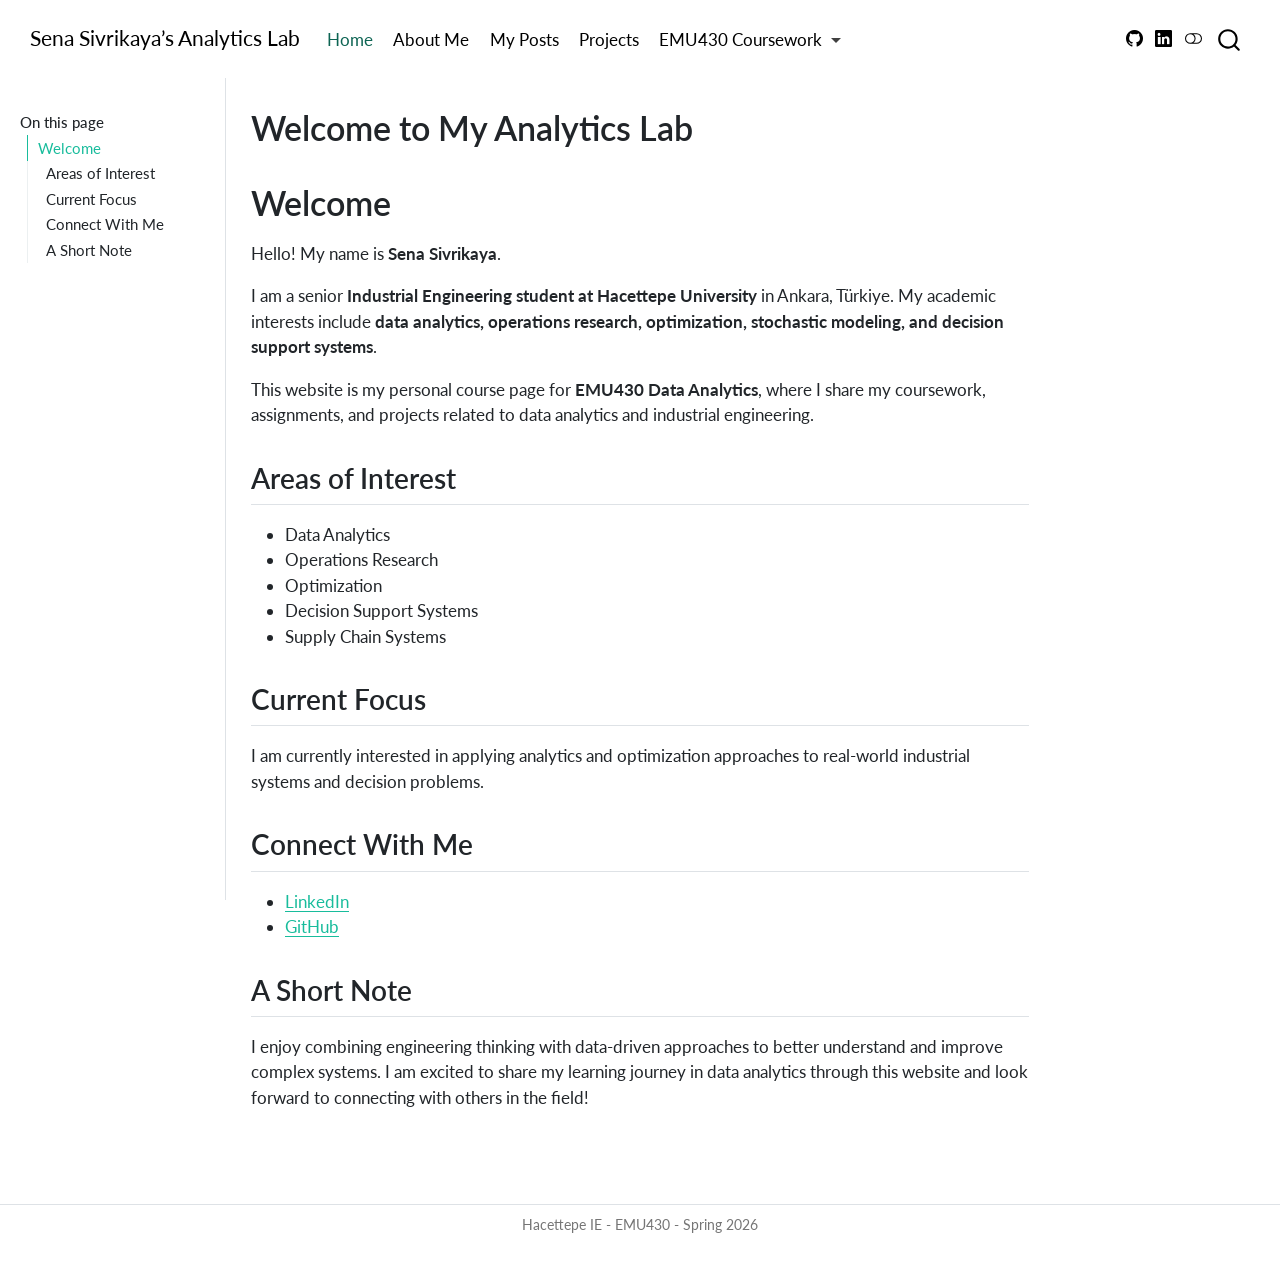
==== commit 0ee301eb: "Add profile photo" ====
--- a/docs/index.html
+++ b/docs/index.html
@@ -265,6 +265,10 @@
   <li class="nav-item">
     <a class="nav-link" href="./about.html"> 
 <span class="menu-text">About Me</span></a>
+  </li>  
+  <li class="nav-item">
+    <a class="nav-link" href="./posts.html"> 
+<span class="menu-text">My Posts</span></a>
   </li>  
   <li class="nav-item">
     <a class="nav-link" href="./project.html"> 
--- a/docs/styles.css
+++ b/docs/styles.css
@@ -0,0 +1,8 @@
+/* css styles */
+
+img {
+  border-radius: 50%;
+  display: block;
+  margin-left: auto;
+  margin-right: auto;
+}
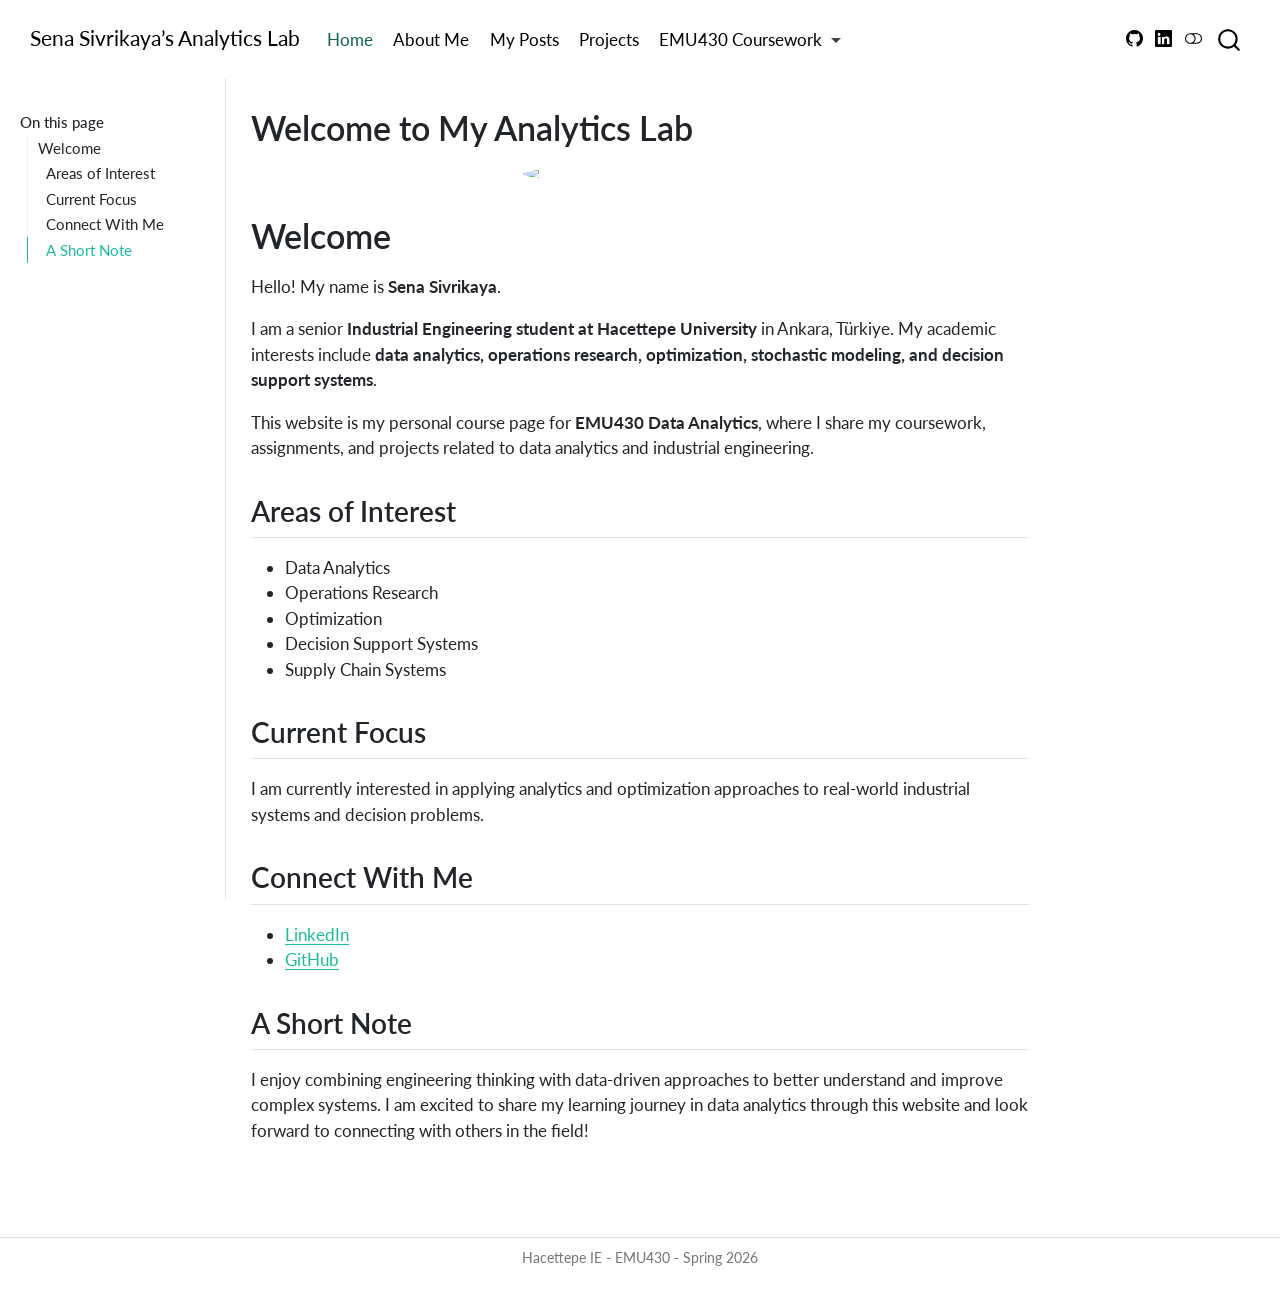
==== commit 516e1bc6: "Add profile photo and blog posts" ====
--- a/docs/index.html
+++ b/docs/index.html
@@ -297,7 +297,7 @@
           </div> <!-- /navcollapse -->
             <div class="quarto-navbar-tools tools-wide">
     <a href="https://github.com/ssivrikaya" title="" class="quarto-navigation-tool px-1" aria-label=""><i class="bi bi-github"></i></a>
-    <a href="https://www.linkedin.com/in/sena-sivrikaya/" title="" class="quarto-navigation-tool px-1" aria-label=""><i class="bi bi-linkedin"></i></a>
+    <a href="https://www.linkedin.com/in/sena-sivrikaya-289a41203/" title="" class="quarto-navigation-tool px-1" aria-label=""><i class="bi bi-linkedin"></i></a>
   <a href="" class="quarto-color-scheme-toggle quarto-navigation-tool  px-1" onclick="window.quartoToggleColorScheme(); return false;" title="Toggle dark mode"><i class="bi"></i></a>
 </div>
       </div> <!-- /container-fluid -->
@@ -348,6 +348,11 @@
 </header>
 
 
+<div class="quarto-figure quarto-figure-center">
+<figure class="figure">
+<p><img src="./Users/senasivrikaya/Downloads/emu430/emu430-spring2026-ssivrikaya/profile.jpg" class="img-fluid quarto-figure quarto-figure-center figure-img" style="width:30.0%"></p>
+</figure>
+</div>
 <section id="welcome" class="level1">
 <h1>Welcome</h1>
 <p>Hello! My name is <strong>Sena Sivrikaya</strong>.</p>
@@ -370,7 +375,7 @@
 <section id="connect-with-me" class="level2">
 <h2 class="anchored" data-anchor-id="connect-with-me">Connect With Me</h2>
 <ul>
-<li><a href="https://www.linkedin.com/in/sena-sivrikaya/">LinkedIn</a></li>
+<li><a href="https://www.linkedin.com/in/sena-sivrikaya-289a41203/">LinkedIn</a></li>
 <li><a href="https://github.com/ssivrikaya">GitHub</a></li>
 </ul>
 </section>
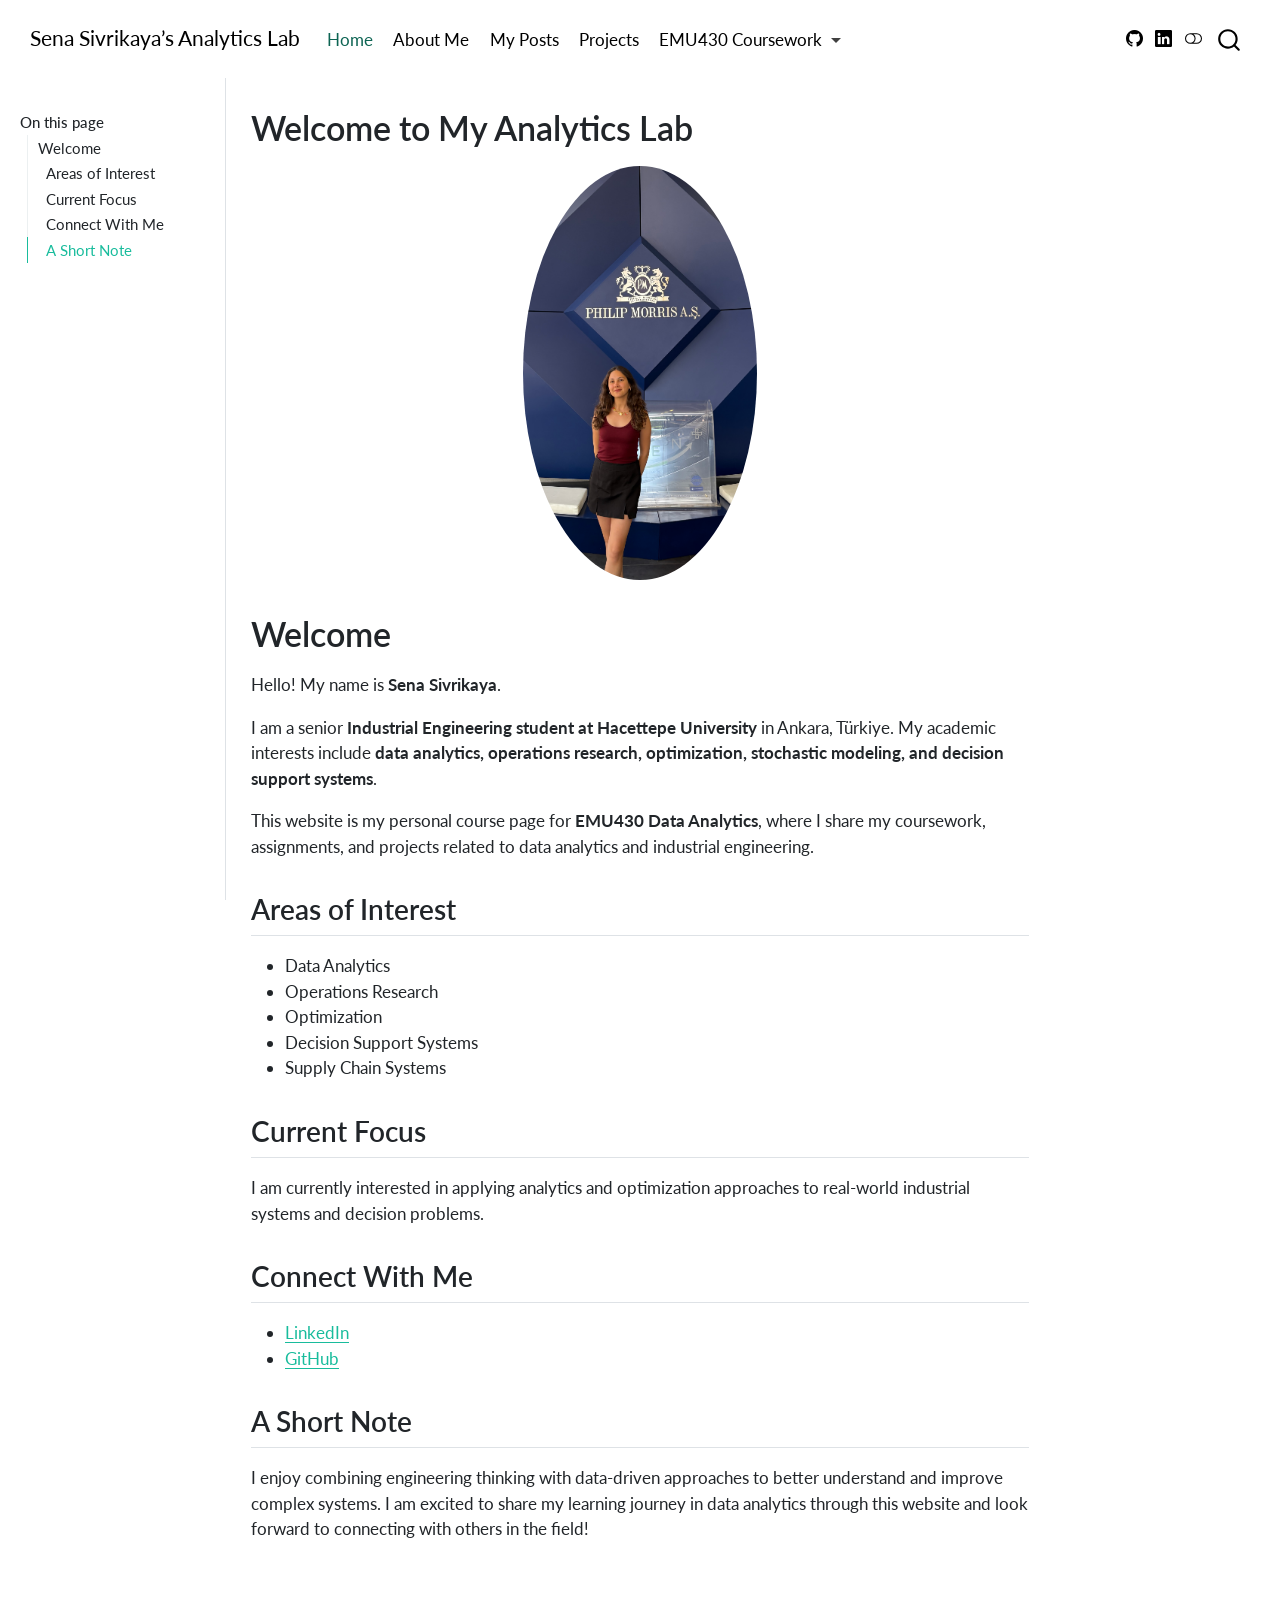
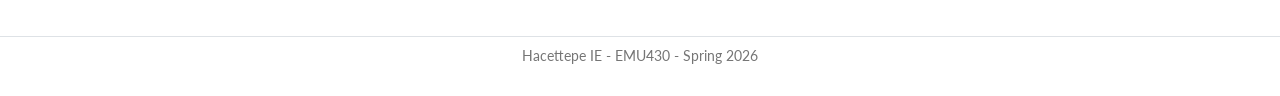
==== commit 654107f5: "Add profile photo and blog posts" ====
--- a/docs/index.html
+++ b/docs/index.html
@@ -350,7 +350,7 @@
 
 <div class="quarto-figure quarto-figure-center">
 <figure class="figure">
-<p><img src="./Users/senasivrikaya/Downloads/emu430/emu430-spring2026-ssivrikaya/profile.jpg" class="img-fluid quarto-figure quarto-figure-center figure-img" style="width:30.0%"></p>
+<p><img src="profile.jpg" class="img-fluid quarto-figure quarto-figure-center figure-img" style="width:30.0%"></p>
 </figure>
 </div>
 <section id="welcome" class="level1">
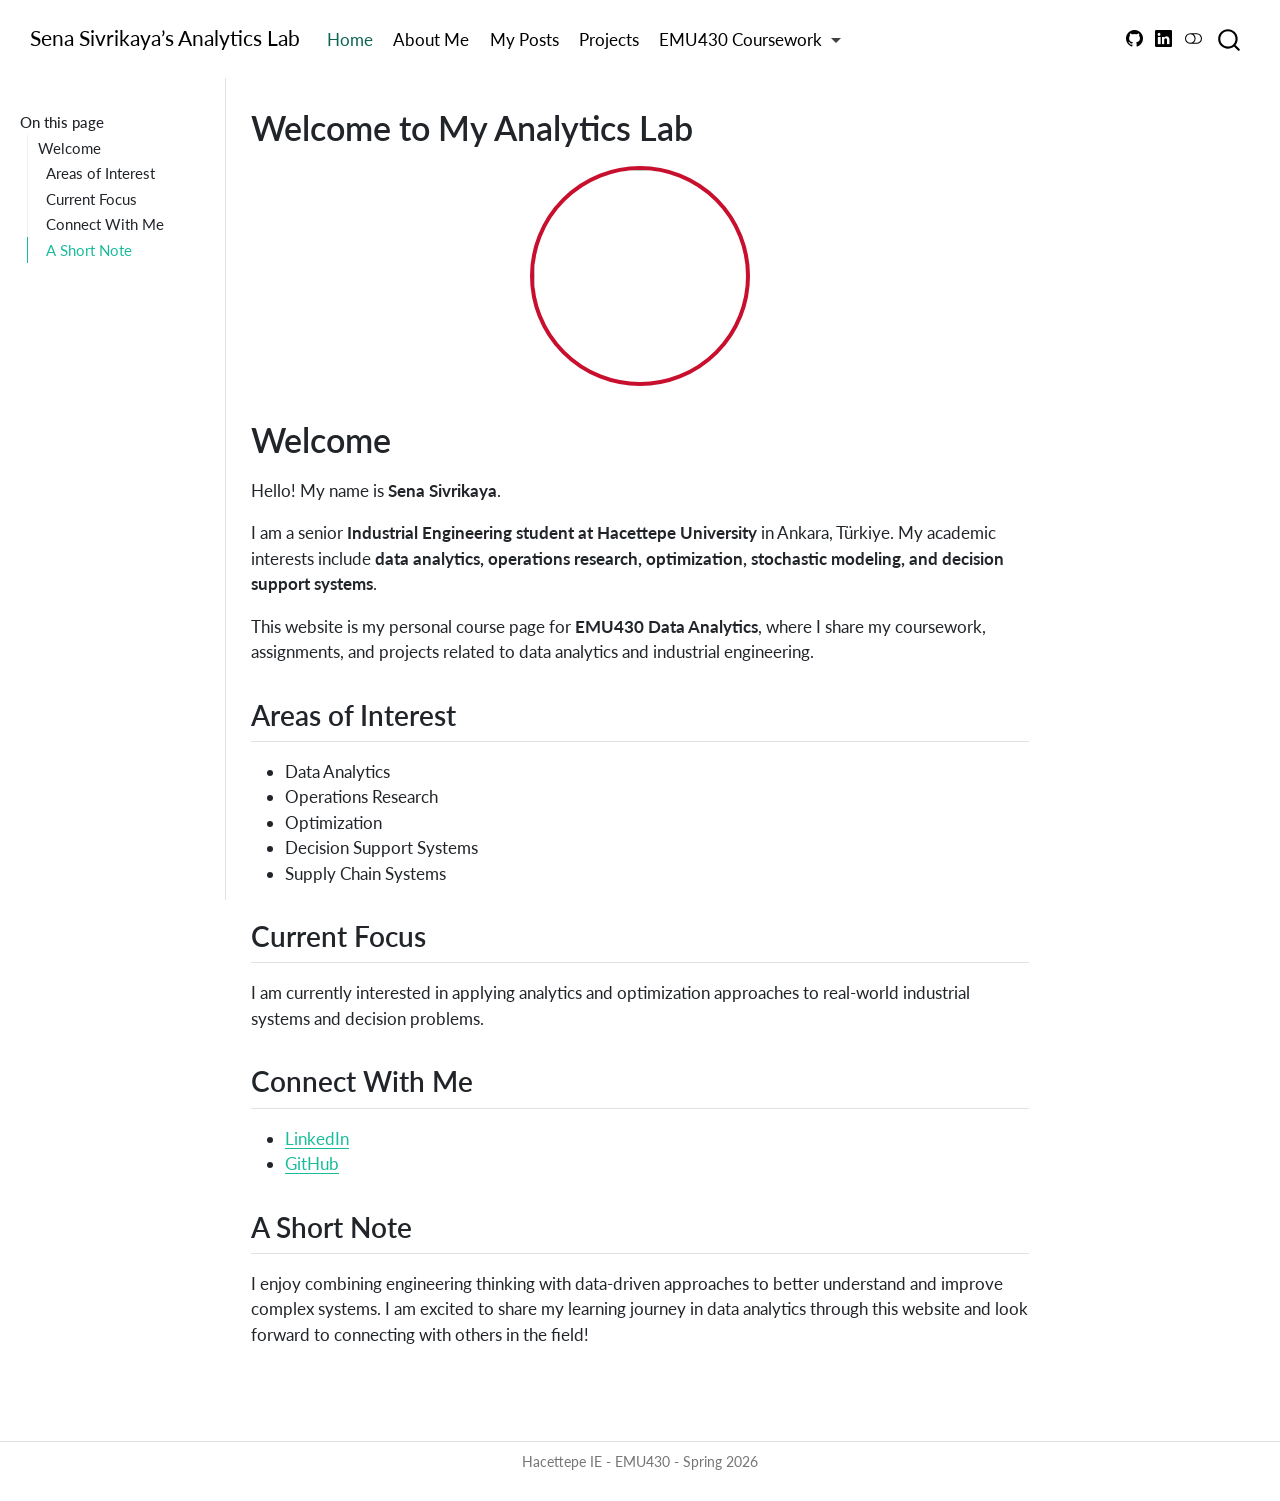
==== commit 774ed131: "Improve profile photo style" ====
--- a/docs/index.html
+++ b/docs/index.html
@@ -348,11 +348,7 @@
 </header>
 
 
-<div class="quarto-figure quarto-figure-center">
-<figure class="figure">
-<p><img src="profile.jpg" class="img-fluid quarto-figure quarto-figure-center figure-img" style="width:30.0%"></p>
-</figure>
-</div>
+<p><img src="profile.jpg" class="profile-pic img-fluid"></p>
 <section id="welcome" class="level1">
 <h1>Welcome</h1>
 <p>Hello! My name is <strong>Sena Sivrikaya</strong>.</p>
--- a/docs/styles.css
+++ b/docs/styles.css
@@ -1,8 +1,12 @@
 /* css styles */
 
-img {
+.profile-pic {
+  width: 220px;
+  height: 220px;
+  object-fit: cover;
   border-radius: 50%;
   display: block;
   margin-left: auto;
   margin-right: auto;
+  border: 4px solid #C8102E;
 }
